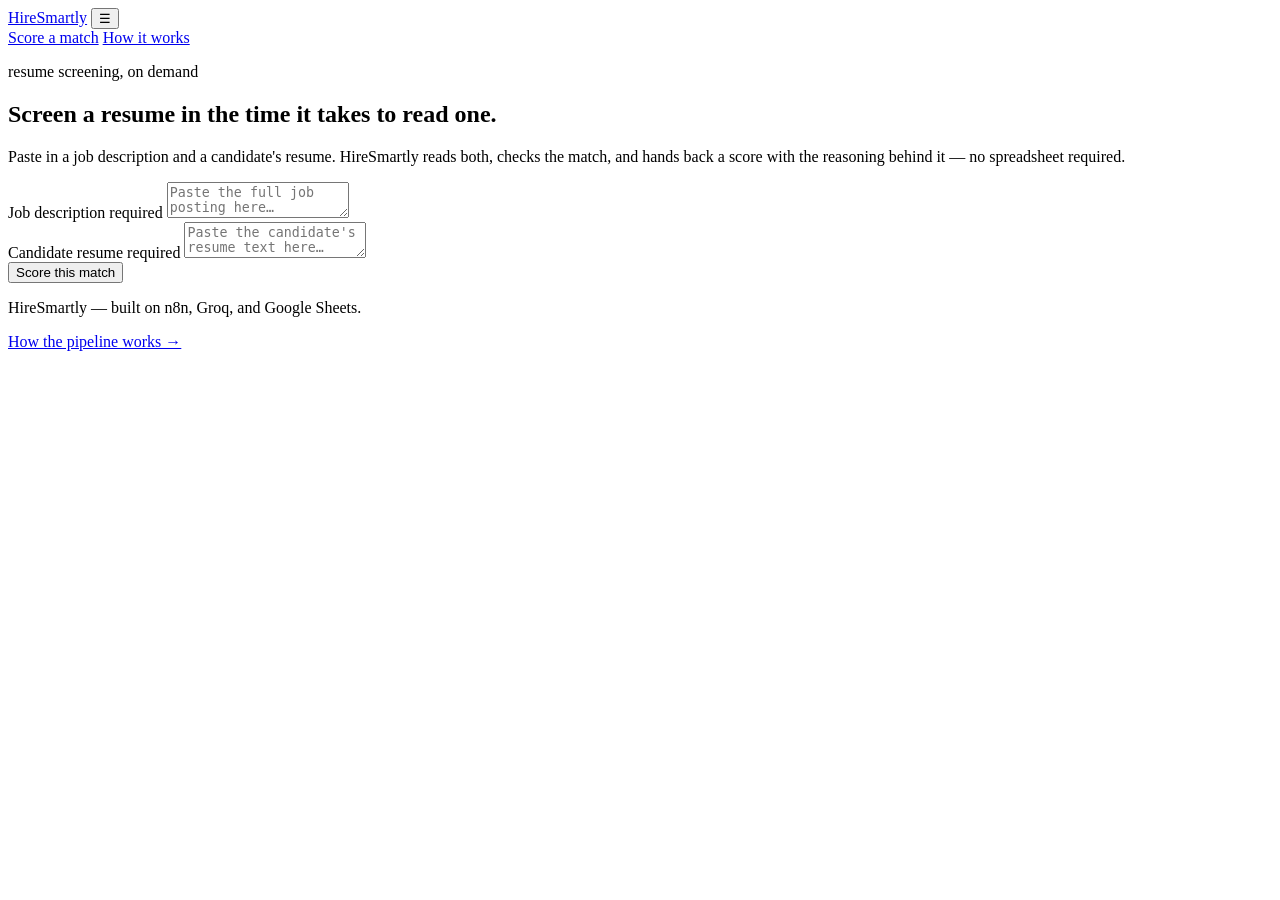
==== index.html @ 8decca9a "Add initial HTML structure for HireSmartly" ====
<!DOCTYPE html>
<html lang="en">
<head>
<meta charset="UTF-8" />
<meta name="viewport" content="width=device-width, initial-scale=1.0" />
<title>HireSmartly — score a resume against a job description</title>
<meta name="description" content="Paste a job description and a resume to get an instant AI match score, strengths, and gaps." />
<link rel="stylesheet" href="style.css" />
</head>
<body>

<header class="site-header">
  <div class="wrap">
    <a class="brand" href="index.html"><span class="mark" aria-hidden="true"></span>HireSmartly</a>
    <button class="nav-toggle" aria-expanded="false" aria-label="Toggle navigation">☰</button>
    <nav class="primary-nav">
      <a href="index.html">Score a match</a>
      <a href="about.html">How it works</a>
    </nav>
  </div>
</header>

<main>
  <section class="hero">
    <div class="wrap">
      <p class="kicker">resume screening, on demand</p>
      <h1>Screen a resume in the time it takes to read one.</h1>
      <p class="lede">Paste in a job description and a candidate's resume. HireSmartly reads both, checks the match, and hands back a score with the reasoning behind it — no spreadsheet required.</p>
    </div>
  </section>

  <section class="scorer">
    <div class="wrap">
      <form id="scorer-form" class="case-file">
        <div class="field-grid">
          <div class="field">
            <label for="jd-text">Job description <span class="req">required</span></label>
            <textarea id="jd-text" name="jd_text" placeholder="Paste the full job posting here…" required></textarea>
          </div>
          <div class="field">
            <label for="resume-text">Candidate resume <span class="req">required</span></label>
            <textarea id="resume-text" name="resume_text" placeholder="Paste the candidate's resume text here…" required></textarea>
          </div>
        </div>
        <div class="form-footer">
          <button type="submit" class="run" id="run-button">Score this match</button>
          <span class="status-line" id="status-line" role="status" aria-live="polite"></span>
        </div>
      </form>
    </div>
  </section>

  <section class="results" id="results" hidden>
    <div class="wrap">
      <div class="results-inner">
        <div class="verdict">
          <div class="score-number" id="score-number">0<small>/100</small></div>
          <span class="stamp" id="stamp">Unknown</span>
        </div>
        <div class="detail">
          <h3>Reasoning</h3>
          <p class="reasoning" id="reasoning"></p>
          <div class="chip-cols">
            <div>
              <h3>Strengths</h3>
              <ul class="chip-list strengths" id="strengths-list"></ul>
            </div>
            <div>
              <h3>Gaps</h3>
              <ul class="chip-list gaps" id="gaps-list"></ul>
            </div>
          </div>
        </div>
      </div>
    </div>
  </section>
</main>

<footer class="site-footer">
  <div class="wrap">
    <p>HireSmartly — built on n8n, Groq, and Google Sheets.</p>
    <p><a href="about.html">How the pipeline works →</a></p>
  </div>
</footer>

<script src="nav.js"></script>
<script src="script.js"></script>
</body>
</html>
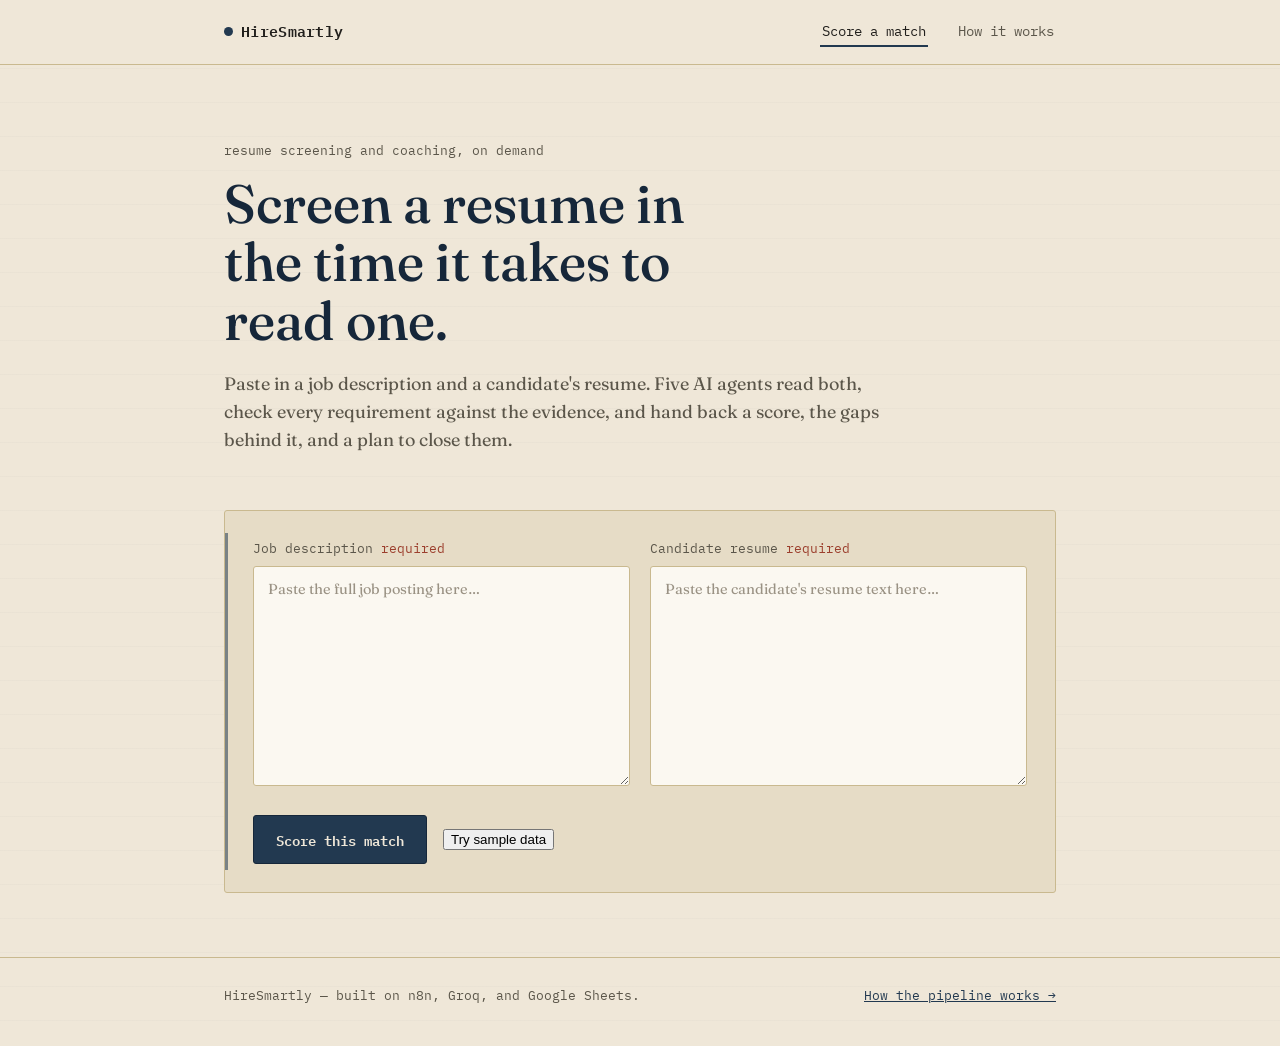
==== commit e5cfa72a: "Update index.html" ====
--- a/index.html
+++ b/index.html
@@ -23,9 +23,9 @@
 <main>
   <section class="hero">
     <div class="wrap">
-      <p class="kicker">resume screening, on demand</p>
+      <p class="kicker">resume screening and coaching, on demand</p>
       <h1>Screen a resume in the time it takes to read one.</h1>
-      <p class="lede">Paste in a job description and a candidate's resume. HireSmartly reads both, checks the match, and hands back a score with the reasoning behind it — no spreadsheet required.</p>
+      <p class="lede">Paste in a job description and a candidate's resume. Five AI agents read both, check every requirement against the evidence, and hand back a score, the gaps behind it, and a plan to close them.</p>
     </div>
   </section>
 
@@ -44,6 +44,7 @@
         </div>
         <div class="form-footer">
           <button type="submit" class="run" id="run-button">Score this match</button>
+          <button type="button" class="ghost" id="sample-button">Try sample data</button>
           <span class="status-line" id="status-line" role="status" aria-live="polite"></span>
         </div>
       </form>
@@ -52,6 +53,7 @@
 
   <section class="results" id="results" hidden>
     <div class="wrap">
+      <p class="case-ref" id="case-ref"></p>
       <div class="results-inner">
         <div class="verdict">
           <div class="score-number" id="score-number">0<small>/100</small></div>
@@ -72,6 +74,29 @@
           </div>
         </div>
       </div>
+
+      <div class="panel">
+        <h2>Requirement breakdown</h2>
+        <ul class="req-list" id="req-list"></ul>
+      </div>
+
+      <div class="panel">
+        <h2 id="coach-headline">Coaching plan</h2>
+        <div class="chip-cols">
+          <div>
+            <h3>Priority actions</h3>
+            <ol class="action-list" id="actions-list"></ol>
+          </div>
+          <div>
+            <h3>Resume improvements</h3>
+            <ul class="chip-list strengths" id="improve-list"></ul>
+            <h3 class="spaced">Interview prep</h3>
+            <ul class="chip-list strengths" id="prep-list"></ul>
+          </div>
+        </div>
+      </div>
+
+      <button type="button" class="ghost" id="copy-json">Copy full report as JSON</button>
     </div>
   </section>
 </main>
--- a/style.css
+++ b/style.css
@@ -0,0 +1,530 @@
+/* ---------------------------------------------------
+   HireSmartly — shared stylesheet
+   Concept: a hiring case file. Paper ground, ink-navy
+   headings set in a slab serif, mono type standing in
+   for the typewritten data fields and stamps of a desk
+   review. One bold moment: the rubber-stamped verdict
+   on the results panel.
+--------------------------------------------------- */
+
+@import url('https://fonts.googleapis.com/css2?family=Fraunces:ital,opsz,wght@0,9..144,400;0,9..144,500;0,9..144,600;1,9..144,500&family=IBM+Plex+Mono:wght@400;500;600&display=swap');
+
+:root {
+  --paper: #efe7d8;
+  --paper-panel: #e6dcc6;
+  --paper-line: #c9b98f;
+  --ink: #211f1c;
+  --ink-soft: #5b564a;
+  --navy: #223950;
+  --navy-deep: #16273a;
+  --stamp-green: #3d6b46;
+  --stamp-amber: #a9762f;
+  --stamp-red: #9c3f2d;
+
+  --serif: 'Fraunces', 'Iowan Old Style', 'Palatino Linotype', serif;
+  --mono: 'IBM Plex Mono', ui-monospace, 'SFMono-Regular', Menlo, monospace;
+
+  --max: 880px;
+  --radius: 3px;
+}
+
+* { box-sizing: border-box; }
+
+html {
+  scroll-behavior: smooth;
+}
+
+@media (prefers-reduced-motion: reduce) {
+  html { scroll-behavior: auto; }
+  *, *::before, *::after {
+    animation-duration: 0.001ms !important;
+    animation-iteration-count: 1 !important;
+    transition-duration: 0.001ms !important;
+  }
+}
+
+body {
+  margin: 0;
+  background: var(--paper);
+  background-image:
+    repeating-linear-gradient(180deg, rgba(34,57,80,0.025) 0px, rgba(34,57,80,0.025) 1px, transparent 1px, transparent 34px);
+  color: var(--ink);
+  font-family: var(--serif);
+  font-size: 17px;
+  line-height: 1.55;
+  -webkit-font-smoothing: antialiased;
+}
+
+a { color: var(--navy); }
+a:focus-visible,
+button:focus-visible,
+textarea:focus-visible,
+input:focus-visible {
+  outline: 2px solid var(--navy);
+  outline-offset: 2px;
+}
+
+/* ---------------- layout shell ---------------- */
+
+.wrap {
+  max-width: var(--max);
+  margin: 0 auto;
+  padding: 0 24px;
+}
+
+/* ---------------- header / nav ---------------- */
+
+.site-header {
+  border-bottom: 1px solid var(--paper-line);
+  background: var(--paper);
+  position: sticky;
+  top: 0;
+  z-index: 20;
+}
+
+.site-header .wrap {
+  display: flex;
+  align-items: center;
+  justify-content: space-between;
+  height: 64px;
+}
+
+.brand {
+  font-family: var(--mono);
+  font-weight: 600;
+  font-size: 15px;
+  letter-spacing: 0.02em;
+  color: var(--ink);
+  text-decoration: none;
+  display: flex;
+  align-items: baseline;
+  gap: 8px;
+}
+
+.brand .mark {
+  display: inline-block;
+  width: 9px;
+  height: 9px;
+  background: var(--navy);
+  border-radius: 50%;
+  transform: translateY(-1px);
+}
+
+nav.primary-nav {
+  display: flex;
+  gap: 28px;
+}
+
+nav.primary-nav a {
+  font-family: var(--mono);
+  font-size: 13.5px;
+  text-decoration: none;
+  color: var(--ink-soft);
+  padding: 4px 2px;
+  border-bottom: 2px solid transparent;
+}
+
+nav.primary-nav a:hover { color: var(--ink); }
+
+nav.primary-nav a[aria-current="page"] {
+  color: var(--ink);
+  border-bottom-color: var(--navy);
+}
+
+.nav-toggle {
+  display: none;
+  background: none;
+  border: 1px solid var(--paper-line);
+  border-radius: var(--radius);
+  width: 38px;
+  height: 34px;
+  cursor: pointer;
+  color: var(--ink);
+}
+
+@media (max-width: 640px) {
+  nav.primary-nav {
+    display: none;
+    position: absolute;
+    top: 64px;
+    left: 0;
+    right: 0;
+    flex-direction: column;
+    gap: 0;
+    background: var(--paper);
+    border-bottom: 1px solid var(--paper-line);
+    padding: 8px 24px 16px;
+  }
+  nav.primary-nav.open { display: flex; }
+  nav.primary-nav a { padding: 10px 0; border-bottom: 1px solid rgba(0,0,0,0.06); }
+  .nav-toggle { display: block; }
+}
+
+/* ---------------- hero ---------------- */
+
+.hero {
+  padding: 76px 0 48px;
+}
+
+.hero .kicker {
+  font-family: var(--mono);
+  font-size: 13px;
+  color: var(--ink-soft);
+  margin: 0 0 14px;
+}
+
+.hero h1 {
+  font-family: var(--serif);
+  font-weight: 500;
+  font-size: clamp(34px, 5.4vw, 54px);
+  line-height: 1.08;
+  margin: 0 0 20px;
+  max-width: 15ch;
+  color: var(--navy-deep);
+}
+
+.hero p.lede {
+  font-size: 18px;
+  color: var(--ink-soft);
+  max-width: 56ch;
+  margin: 0;
+}
+
+/* ---------------- scorer form ---------------- */
+
+.scorer {
+  padding: 8px 0 64px;
+}
+
+.case-file {
+  border: 1px solid var(--paper-line);
+  border-radius: var(--radius);
+  background: var(--paper-panel);
+  padding: 28px;
+  position: relative;
+}
+
+.case-file::before {
+  content: "";
+  position: absolute;
+  left: 0;
+  top: 22px;
+  bottom: 22px;
+  width: 3px;
+  background: var(--navy);
+  opacity: 0.55;
+}
+
+.field-grid {
+  display: grid;
+  grid-template-columns: 1fr 1fr;
+  gap: 20px;
+}
+
+@media (max-width: 720px) {
+  .field-grid { grid-template-columns: 1fr; }
+}
+
+.field label {
+  display: block;
+  font-family: var(--mono);
+  font-size: 12.5px;
+  color: var(--ink-soft);
+  margin-bottom: 8px;
+}
+
+.field label .req {
+  color: var(--stamp-red);
+}
+
+textarea {
+  width: 100%;
+  min-height: 220px;
+  resize: vertical;
+  border: 1px solid var(--paper-line);
+  border-radius: var(--radius);
+  background: #fbf8f1;
+  color: var(--ink);
+  font-family: var(--serif);
+  font-size: 14.5px;
+  line-height: 1.5;
+  padding: 12px 14px;
+}
+
+textarea::placeholder { color: #9a9284; }
+
+.form-footer {
+  display: flex;
+  align-items: center;
+  gap: 16px;
+  margin-top: 22px;
+  flex-wrap: wrap;
+}
+
+button.run {
+  font-family: var(--mono);
+  font-size: 14px;
+  font-weight: 600;
+  color: var(--paper);
+  background: var(--navy);
+  border: 1px solid var(--navy-deep);
+  border-radius: var(--radius);
+  padding: 12px 22px;
+  cursor: pointer;
+  transition: background 120ms ease;
+}
+
+button.run:hover { background: var(--navy-deep); }
+button.run:disabled {
+  background: #9a9284;
+  border-color: #9a9284;
+  cursor: progress;
+}
+
+.status-line {
+  font-family: var(--mono);
+  font-size: 13px;
+  color: var(--ink-soft);
+  min-height: 18px;
+}
+
+.status-line[data-state="error"] { color: var(--stamp-red); }
+.status-line[data-state="ok"] { color: var(--stamp-green); }
+
+/* ---------------- results ---------------- */
+
+.results {
+  padding: 0 0 96px;
+}
+
+.results[hidden] { display: none; }
+
+.results-inner {
+  border: 1px solid var(--paper-line);
+  border-radius: var(--radius);
+  background: var(--paper-panel);
+  padding: 32px;
+  display: grid;
+  grid-template-columns: 200px 1fr;
+  gap: 32px;
+}
+
+@media (max-width: 720px) {
+  .results-inner { grid-template-columns: 1fr; }
+}
+
+.verdict {
+  display: flex;
+  flex-direction: column;
+  align-items: center;
+  justify-content: center;
+  gap: 14px;
+}
+
+.score-number {
+  font-family: var(--serif);
+  font-weight: 600;
+  font-size: 64px;
+  line-height: 1;
+  color: var(--navy-deep);
+}
+
+.score-number small {
+  font-family: var(--mono);
+  font-size: 16px;
+  font-weight: 400;
+  color: var(--ink-soft);
+}
+
+.stamp {
+  font-family: var(--mono);
+  font-size: 13px;
+  font-weight: 600;
+  letter-spacing: 0.03em;
+  padding: 8px 14px;
+  border: 2px solid currentColor;
+  border-radius: var(--radius);
+  transform: rotate(-3deg);
+  display: inline-block;
+  animation: stamp-in 220ms ease-out;
+}
+
+@keyframes stamp-in {
+  from { transform: rotate(-3deg) scale(1.4); opacity: 0; }
+  to { transform: rotate(-3deg) scale(1); opacity: 1; }
+}
+
+.stamp.level-strong { color: var(--stamp-green); }
+.stamp.level-moderate { color: var(--stamp-amber); }
+.stamp.level-weak { color: var(--stamp-red); }
+
+.detail h3 {
+  font-family: var(--mono);
+  font-size: 12.5px;
+  color: var(--ink-soft);
+  margin: 0 0 10px;
+  font-weight: 600;
+}
+
+.detail .reasoning {
+  margin: 0 0 24px;
+  color: var(--ink);
+}
+
+.chip-cols {
+  display: grid;
+  grid-template-columns: 1fr 1fr;
+  gap: 24px;
+}
+
+@media (max-width: 560px) {
+  .chip-cols { grid-template-columns: 1fr; }
+}
+
+.chip-list {
+  list-style: none;
+  margin: 0;
+  padding: 0;
+  display: flex;
+  flex-direction: column;
+  gap: 8px;
+}
+
+.chip-list li {
+  font-size: 14.5px;
+  padding-left: 16px;
+  position: relative;
+}
+
+.chip-list.strengths li::before {
+  content: "+";
+  position: absolute;
+  left: 0;
+  color: var(--stamp-green);
+  font-family: var(--mono);
+}
+
+.chip-list.gaps li::before {
+  content: "\2212";
+  position: absolute;
+  left: 0;
+  color: var(--stamp-red);
+  font-family: var(--mono);
+}
+
+.chip-list .empty {
+  color: var(--ink-soft);
+  font-style: italic;
+}
+
+/* ---------------- pipeline steps (about page) ---------------- */
+
+.pipeline {
+  padding: 12px 0 56px;
+}
+
+.pipeline h2, .stack h2 {
+  font-family: var(--serif);
+  font-weight: 500;
+  font-size: 26px;
+  color: var(--navy-deep);
+  margin: 0 0 28px;
+}
+
+.steps {
+  display: flex;
+  flex-direction: column;
+  gap: 0;
+}
+
+.step {
+  display: grid;
+  grid-template-columns: 44px 1fr;
+  gap: 18px;
+  padding: 22px 0;
+  border-top: 1px solid var(--paper-line);
+}
+
+.step:last-child { border-bottom: 1px solid var(--paper-line); }
+
+.step .num {
+  font-family: var(--mono);
+  font-size: 13px;
+  color: var(--ink-soft);
+  padding-top: 3px;
+}
+
+.step h3 {
+  margin: 0 0 6px;
+  font-family: var(--serif);
+  font-weight: 600;
+  font-size: 19px;
+}
+
+.step p {
+  margin: 0;
+  color: var(--ink-soft);
+  max-width: 56ch;
+}
+
+/* ---------------- stack list (about page) ---------------- */
+
+.stack {
+  padding: 0 0 72px;
+}
+
+.stack-grid {
+  display: grid;
+  grid-template-columns: repeat(3, 1fr);
+  gap: 20px;
+}
+
+@media (max-width: 720px) {
+  .stack-grid { grid-template-columns: 1fr; }
+}
+
+.stack-item {
+  border: 1px solid var(--paper-line);
+  border-radius: var(--radius);
+  padding: 18px 20px;
+  background: var(--paper-panel);
+}
+
+.stack-item .label {
+  font-family: var(--mono);
+  font-size: 12px;
+  color: var(--ink-soft);
+  margin: 0 0 8px;
+}
+
+.stack-item p {
+  margin: 0;
+  font-size: 14.5px;
+}
+
+/* ---------------- about hero ---------------- */
+
+.hero.compact { padding: 56px 0 36px; }
+.hero.compact h1 { max-width: 20ch; font-size: clamp(28px, 4.2vw, 40px); }
+
+/* ---------------- footer ---------------- */
+
+.site-footer {
+  border-top: 1px solid var(--paper-line);
+  padding: 28px 0 40px;
+}
+
+.site-footer .wrap {
+  display: flex;
+  justify-content: space-between;
+  align-items: center;
+  flex-wrap: wrap;
+  gap: 12px;
+}
+
+.site-footer p {
+  font-family: var(--mono);
+  font-size: 12.5px;
+  color: var(--ink-soft);
+  margin: 0;
+}
